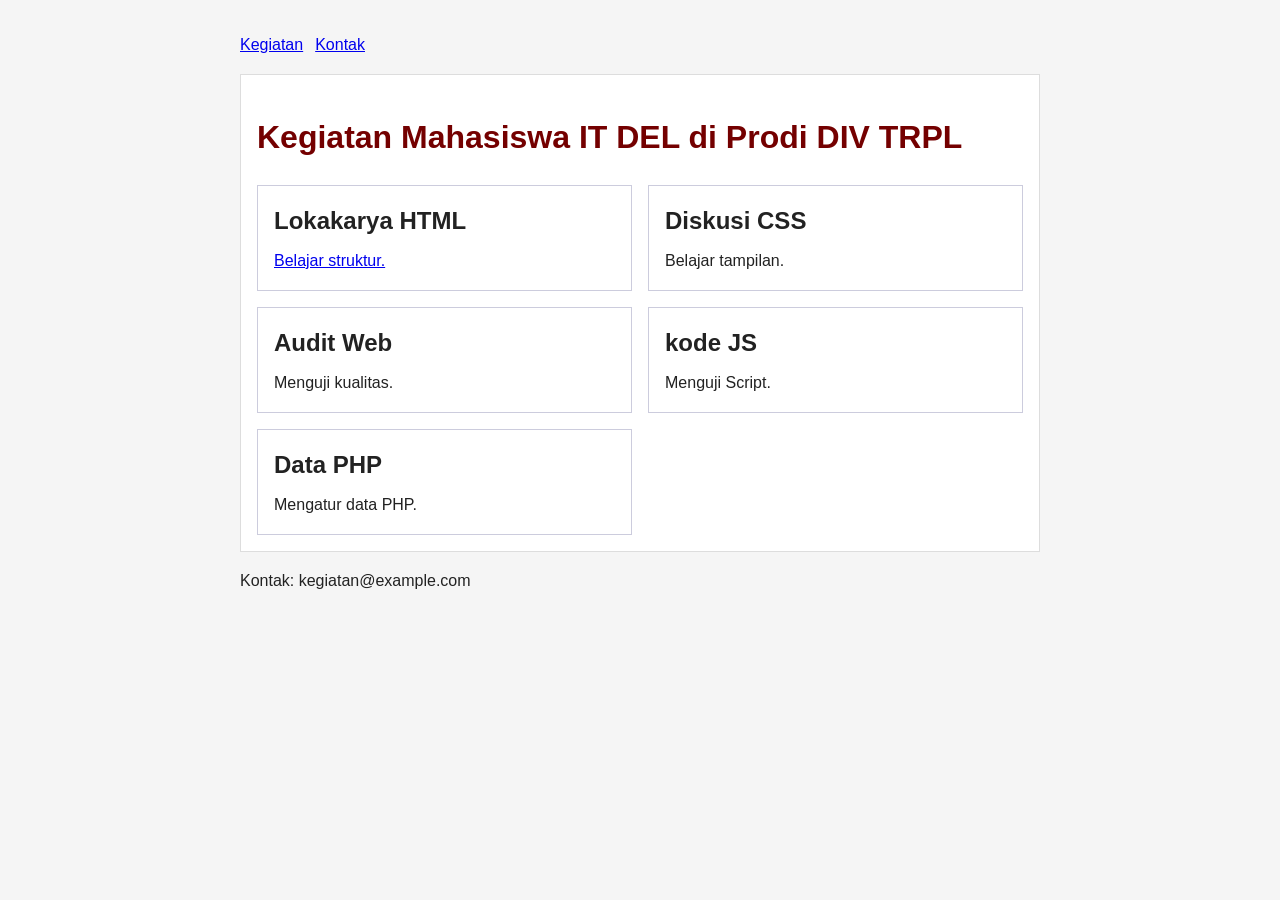
==== index.html @ 1bb551f7 "PSWI Week 6 Sesi 2: latihan dan pengujian" ====
<!doctype html>
<html lang="id">
<head>
 <meta charset="UTF-8">
 <meta name="viewport" content="width=device-width, initial-scale=1">
 <title>Halaman Pertama Saya</title>
 <link rel="stylesheet" href="style.css">
</head>
<body>
 <nav aria-label="Navigasi utama">
 <ul class="nav-list">
 <li><a href="#kegiatan">Kegiatan</a></li>
 <li><a href="#kontak">Kontak</a></li>
 </ul>
</nav>
<main id="kegiatan">
 <h1>Kegiatan Mahasiswa IT DEL di Prodi DIV TRPL</h1>
 <div class="catalog">
 <article class="card"><h2>Lokakarya HTML</h2><a href="#belajar-html"><p>Belajar struktur.</p></a></article>
 <article class="card"><h2>Diskusi CSS</h2><p>Belajar tampilan.</p></article>
 <article class="card"><h2>Audit Web</h2><p>Menguji kualitas.</p></article>
 <article class="card"><h2>kode JS</h2><p>Menguji Script.</p></article>
 <article class="card"><h2>Data PHP</h2><p>Mengatur data PHP.</p></article>
 </div>
</main>
<footer id="kontak">Kontak: kegiatan@example.com</footer>
</body>
</html>
---- style.css ----
:root { --brand: #c8d6ef;
     --space: 1rem;
 --surface: white; 
 --ink: #243244; }

.catalog { display: grid; gap: 1rem; grid-template-columns: 1fr; }
@media (min-width: 48rem) {
 .catalog { grid-template-columns: repeat(2, 1fr); }
}

body {
 max-width: 50rem;
 margin: 0 auto;
 padding: 1rem;
 font-family: Arial, sans-serif;
 line-height: 1.6;
 color: #222;
 background: #f5f5f5;
}
header, main {
 padding: 1rem; margin-bottom: 1rem;
 background: white; border: 1px solid #ddd;
}
h1 { color: #740000; 
    overflow-wrap: anywhere;
}

button { padding: .75rem 1rem; color: white; background: #293d7a; border: 0; }

.nav-list { display: flex; flex-wrap: wrap; gap: 1rem;
 list-style: none; padding: 0; }
 
.nav-list { display: flex; flex-wrap: wrap; gap: .75rem; }
input, select, textarea { max-width: 100%; }

.card { padding: var(--space-2, 1rem); }

.card { flex: 1 1 15rem; padding: 1rem; border: 1px solid #ccd; min-width: 0; }
.card h2, .card p { overflow-wrap: anywhere; }

.card { display: flex; flex-direction: column; gap: .5rem; }
.card h2, .card p { margin: 0; }
.card a { align-self: start; }

/* jika item tidak boleh mempertahankan lebar minimum besar */
.card { min-width: 0; }
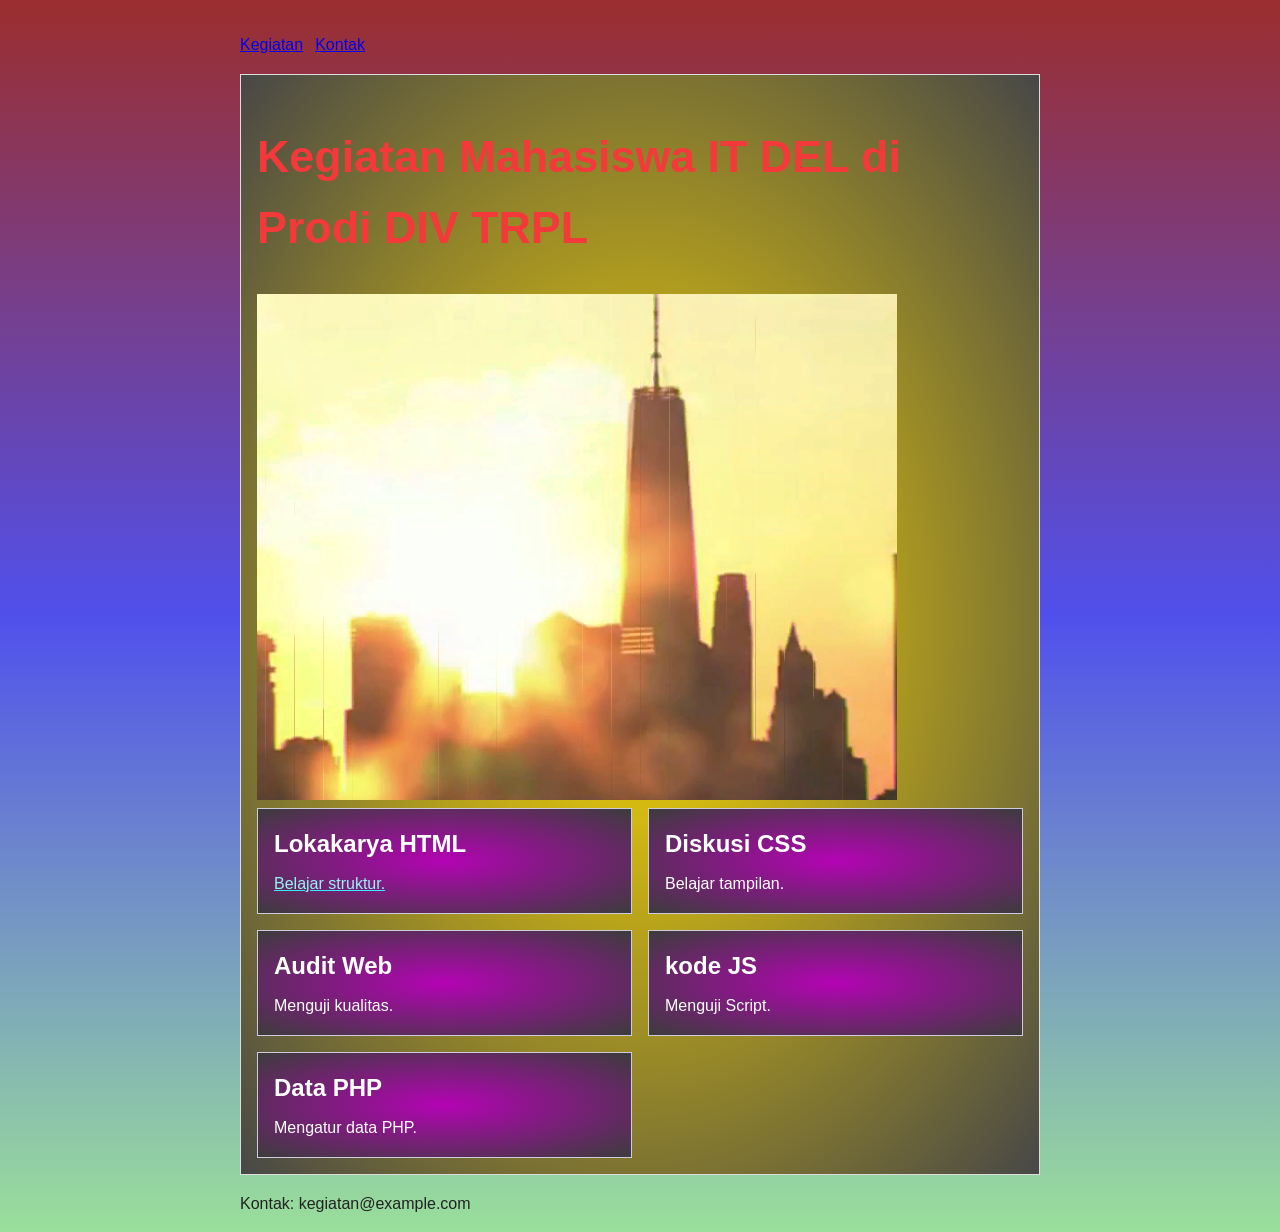
==== commit 9c39c122: "PSWI Week 6 Sesi 3: latihan dan pengujian" ====
--- a/index.html
+++ b/index.html
@@ -15,8 +15,9 @@
 </nav>
 <main id="kegiatan">
  <h1>Kegiatan Mahasiswa IT DEL di Prodi DIV TRPL</h1>
+ <img src="images/Ganexity 640px.png" srcset="images/Ganexity_320px.png 320w, images/Ganexity_640px.png 640w" sizes="(min-width: 48rem) 50vw, 92vw" width="640" height="360" alt="Kegiatan diskusi mahasiswa">
  <div class="catalog">
- <article class="card"><h2>Lokakarya HTML</h2><a href="#belajar-html"><p>Belajar struktur.</p></a></article>
+ <article class="card"><h2>Lokakarya HTML</h2><a href="#belajar-html"><p style="color: rgb(149, 243, 248)">Belajar struktur.</p></a></article>
  <article class="card"><h2>Diskusi CSS</h2><p>Belajar tampilan.</p></article>
  <article class="card"><h2>Audit Web</h2><p>Menguji kualitas.</p></article>
  <article class="card"><h2>kode JS</h2><p>Menguji Script.</p></article>
--- a/style.css
+++ b/style.css
@@ -7,6 +7,14 @@
 @media (min-width: 48rem) {
  .catalog { grid-template-columns: repeat(2, 1fr); }
 }
+@media (prefers-reduced-motion: reduce) {
+ .card { transition: none; }
+}
+
+img {
+    max-width: 100%;
+    height: auto;
+}
 
 body {
  max-width: 50rem;
@@ -15,32 +23,39 @@
  font-family: Arial, sans-serif;
  line-height: 1.6;
  color: #222;
- background: #f5f5f5;
+ background: linear-gradient(rgb(155, 46, 46), rgb(80, 80, 236), rgb(154, 223, 154));
 }
 header, main {
  padding: 1rem; margin-bottom: 1rem;
- background: white; border: 1px solid #ddd;
+ background: radial-gradient(rgb(255, 221, 0), rgb(71, 71, 71)); border: 1px solid #ddd;
 }
-h1 { color: #740000; 
+h1 { color: rgb(243, 57, 57); 
     overflow-wrap: anywhere;
 }
+
+h1 { font-size: clamp(1.75rem, 1.2rem + 2vw, 3rem); }
+.card-wrap { container-type: inline-size; }
+@container (min-width: 30rem) {
+ .card { padding: 1.5rem; }
+}
+
 
 button { padding: .75rem 1rem; color: white; background: #293d7a; border: 0; }
 
 .nav-list { display: flex; flex-wrap: wrap; gap: 1rem;
- list-style: none; padding: 0; }
+ list-style: none; padding: 0;}
  
 .nav-list { display: flex; flex-wrap: wrap; gap: .75rem; }
 input, select, textarea { max-width: 100%; }
 
 .card { padding: var(--space-2, 1rem); }
 
-.card { flex: 1 1 15rem; padding: 1rem; border: 1px solid #ccd; min-width: 0; }
+.card { flex: 1 1 15rem; padding: 1rem; border: 1px solid #ccd; min-width: 0; background: radial-gradient(rgb(180, 3, 180), rgb(60, 60, 60)); }
 .card h2, .card p { overflow-wrap: anywhere; }
 
 .card { display: flex; flex-direction: column; gap: .5rem; }
-.card h2, .card p { margin: 0; }
-.card a { align-self: start; }
+.card h2, .card p { margin: 0; color: white;}
+.card a { align-self: start; color: rgb(54, 232, 255); }
 
 /* jika item tidak boleh mempertahankan lebar minimum besar */
 .card { min-width: 0; }
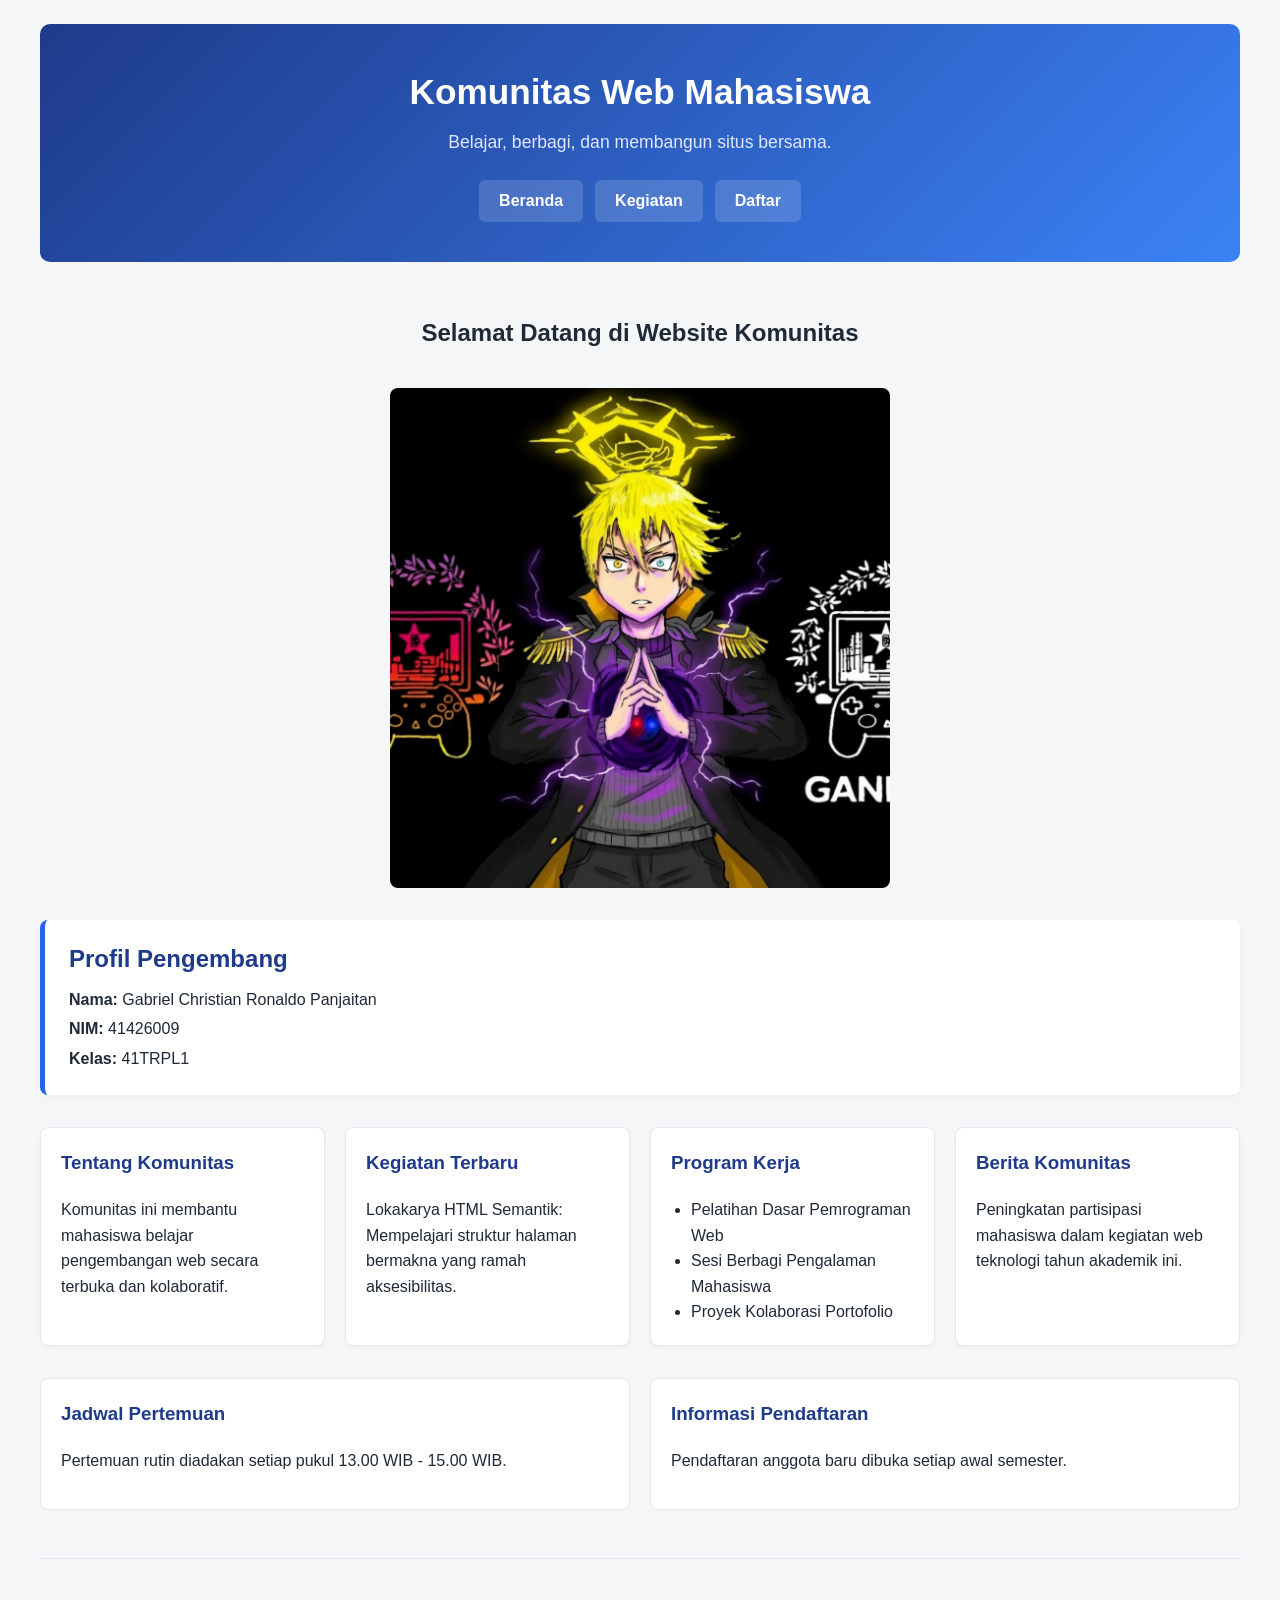
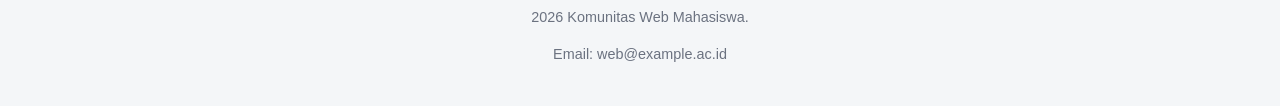
==== commit 79505f4f: "PSWI Week 7 Sesi 2: latihan dan pengujian" ====
--- a/index.html
+++ b/index.html
@@ -1,29 +1,71 @@
-<!doctype html>
+<!DOCTYPE html>
 <html lang="id">
 <head>
- <meta charset="UTF-8">
- <meta name="viewport" content="width=device-width, initial-scale=1">
- <title>Halaman Pertama Saya</title>
- <link rel="stylesheet" href="style.css">
+    <meta charset="UTF-8">
+    <meta name="viewport" content="width=device-width, initial-scale=1.0">
+    <meta name="description" content="Profil dan program Komunitas Web Mahasiswa.">
+    <title>Beranda | Komunitas Web Mahasiswa</title>
+    <link rel="stylesheet" href="css/style.css">
 </head>
 <body>
- <nav aria-label="Navigasi utama">
- <ul class="nav-list">
- <li><a href="#kegiatan">Kegiatan</a></li>
- <li><a href="#kontak">Kontak</a></li>
- </ul>
-</nav>
-<main id="kegiatan">
- <h1>Kegiatan Mahasiswa IT DEL di Prodi DIV TRPL</h1>
- <img src="images/Ganexity 640px.png" srcset="images/Ganexity_320px.png 320w, images/Ganexity_640px.png 640w" sizes="(min-width: 48rem) 50vw, 92vw" width="640" height="360" alt="Kegiatan diskusi mahasiswa">
- <div class="catalog">
- <article class="card"><h2>Lokakarya HTML</h2><a href="#belajar-html"><p style="color: rgb(149, 243, 248)">Belajar struktur.</p></a></article>
- <article class="card"><h2>Diskusi CSS</h2><p>Belajar tampilan.</p></article>
- <article class="card"><h2>Audit Web</h2><p>Menguji kualitas.</p></article>
- <article class="card"><h2>kode JS</h2><p>Menguji Script.</p></article>
- <article class="card"><h2>Data PHP</h2><p>Mengatur data PHP.</p></article>
- </div>
-</main>
-<footer id="kontak">Kontak: kegiatan@example.com</footer>
+    <header>
+        <h1>Komunitas Web Mahasiswa</h1>
+        <p>Belajar, berbagi, dan membangun situs bersama.</p>
+        <nav aria-label="Navigasi utama">
+            <a class="navi" href="index.html" aria-current="page">Beranda</a>
+            <a class="navi" href="kegiatan.html">Kegiatan</a>
+            <a class="navi" href="daftar.html">Daftar</a>
+        </nav>
+    </header>
+    <main>
+        <section class="hero">
+            <h2>Selamat Datang di Website Komunitas</h2>
+            <img src="images/ganexia.png" alt="Gabriel won the championship" width="500" height="auto">
+        </section>
+        <section class="developer">
+            <h2>Profil Pengembang</h2>
+            <p><strong>Nama:</strong> Gabriel Christian Ronaldo Panjaitan</p>
+            <p><strong>NIM:</strong> 41426009</p>
+            <p><strong>Kelas:</strong> 41TRPL1</p>
+        </section>
+
+        <section class="content-grid">
+            <article id="tentang">
+                <h3>Tentang Komunitas</h3>
+                <p>Komunitas ini membantu mahasiswa belajar pengembangan web secara terbuka dan kolaboratif.</p>
+            </article>
+            <article id="kegiatan">
+                <h3>Kegiatan Terbaru</h3>
+                <p>Lokakarya HTML Semantik: Mempelajari struktur halaman bermakna yang ramah aksesibilitas.</p>
+            </article>
+            <article id="program_kerja">
+                <h3>Program Kerja</h3>
+                <ul>
+                    <li>Pelatihan Dasar Pemrograman Web</li>
+                    <li>Sesi Berbagi Pengalaman Mahasiswa</li>
+                    <li>Proyek Kolaborasi Portofolio</li>
+                </ul>
+            </article>
+            <article id="berita">
+                <h3>Berita Komunitas</h3>
+                <p>Peningkatan partisipasi mahasiswa dalam kegiatan web teknologi tahun akademik ini.</p>
+            </article>
+        </section>
+        <aside class="info-tambahan">
+            <section>
+                <h3>Jadwal Pertemuan</h3>
+                <p>Pertemuan rutin diadakan setiap pukul 13.00 WIB - 15.00 WIB.</p>
+            </section>
+            <section>
+                <h3>Informasi Pendaftaran</h3>
+                <p>Pendaftaran anggota baru dibuka setiap awal semester.</p>
+            </section>
+        </aside>
+    </main>
+
+    <footer id="kontak">
+        <p>2026 Komunitas Web Mahasiswa.</p>
+        <address>Email: web@example.ac.id</address>
+    </footer>
 </body>
-</html>
+</html>
--- a/css/style.css
+++ b/css/style.css
@@ -0,0 +1,317 @@
+body {
+    background-color: #f4f6f8;
+    color: #1f2937;
+    font-family: Arial, Helvetica, sans-serif;
+    line-height: 1.6;
+    margin: 0;
+    padding: 1.5rem 1rem;
+    max-width: 1200px;
+    margin-left: auto;
+    margin-right: auto;
+}
+
+
+header {
+    background: linear-gradient(135deg, #1e3a8a, #3b82f6);
+    color: #ffffff;
+    text-align: center;
+    padding: 2.5rem 1.5rem;
+    border-radius: 10px;
+    margin-bottom: 2rem;
+   
+}
+
+header h1 {
+    margin: 0;
+    font-size: 2.2rem;
+    font-weight: 700;
+}
+
+header p {
+    margin: 0.5rem 0 0 0;
+    font-size: 1.1rem;
+    color: #e0e7ff;
+}
+
+nav {
+    display: flex;
+    justify-content: center;
+    gap: 0.75rem;
+    margin-top: 1.5rem;
+    flex-wrap: wrap;
+}
+
+.navi {
+    background-color: rgba(255, 255, 255, 0.15);
+    color: #ffffff;
+    text-decoration: none;
+    padding: 0.5rem 1.25rem;
+    border-radius: 6px;
+    font-weight: 600;
+    transition: background-color 0.2s ease;
+}
+
+.navi:hover {
+    background-color: #ffffff;
+    color: #1e3a8a;
+}
+
+
+main {
+    display: flex;
+    flex-direction: column;
+    gap: 2rem;
+}
+
+/* Tata Letak Berbasis Flexbox */
+.hero {
+    display: flex;
+    flex-direction: column;
+    align-items: center;
+    text-align: center;
+    gap: 1rem;
+}
+
+.sub-nav {
+    display: flex;
+    gap: 0.75rem;
+    flex-wrap: wrap;
+    justify-content: center;
+    margin-bottom: 1rem;
+}
+
+.sub-nav a {
+    color: #1d4ed8;
+    text-decoration: none;
+    font-weight: 500;
+    padding: 0.25rem 0.5rem;
+    border-radius: 4px;
+    background-color: #e0e7ff;
+}
+
+.sub-nav a:hover {
+    text-decoration: underline;
+}
+
+.developer {
+    background-color: #ffffff;
+    padding: 1.25rem 1.5rem;
+    border-radius: 8px;
+    border-left: 5px solid #2563eb;
+    box-shadow: 0 2px 4px rgba(0, 0, 0, 0.04);
+}
+
+.developer h2 {
+    margin-top: 0;
+    margin-bottom: 0.5rem;
+    color: #1e3a8a;
+}
+
+.developer p {
+    margin: 0.25rem 0;
+}
+
+/* Tata Letak Berbasis CSS Grid */
+.content-grid {
+    display: grid;
+    grid-template-columns: repeat(auto-fit, minmax(200px, 1fr));
+    gap: 1.25rem;
+}
+
+.content-grid article {
+    background-color: #ffffff;
+    padding: 1.25rem;
+    border-radius: 8px;
+    border: 1px solid #e5e7eb;
+    box-shadow: 0 2px 4px rgba(0, 0, 0, 0.03);
+}
+
+.content-grid article h3 {
+    margin-top: 0;
+    color: #1e3a8a;
+}
+
+.content-grid article ul {
+    padding-left: 1.25rem;
+    margin-bottom: 0;
+}
+
+/* Aside / Informasi Samping */
+.info-tambahan {
+    display: flex;
+    gap: 1.25rem;
+    flex-wrap: wrap;
+}
+
+.info-tambahan section {
+    flex: 1 1 250px;
+    background-color: #ffffff;
+    padding: 1.25rem;
+    border-radius: 8px;
+    border: 1px solid #e5e7eb;
+}
+
+.info-tambahan h3 {
+    margin-top: 0;
+    color: #1e3a8a;
+}
+
+/* Gambar & Gambar Formulir */
+img {
+    max-width: 100%;
+    height: auto;
+    border-radius: 8px;
+}
+
+figure {
+    margin: 1rem 0;
+    text-align: center;
+}
+
+figcaption {
+    margin-top: 0.5rem;
+    font-size: 0.9rem;
+    color: #6b7280;
+}
+
+
+table {
+    width: 100%;
+    border-collapse: collapse;
+    background-color: #ffffff;
+    border-radius: 8px;
+    overflow: hidden;
+    border: 1px solid #e5e7eb;
+    box-shadow: 0 2px 4px rgba(0, 0, 0, 0.03);
+}
+
+caption {
+    font-size: 1.15rem;
+    font-weight: bold;
+    margin-bottom: 0.75rem;
+    text-align: left;
+    color: #1f2937;
+}
+
+th, td {
+    padding: 0.85rem 1rem;
+    border-bottom: 1px solid #e5e7eb;
+    text-align: left;
+}
+
+th {
+    background-color: #f1f5f9;
+    font-weight: 600;
+    color: #334155;
+}
+
+tbody tr:hover {
+    background-color: #f8fafc;
+}
+
+form {
+    display: flex;
+    flex-direction: column;
+    gap: 1.1rem;
+    background-color: #ffffff;
+    padding: 2rem;
+    border-radius: 8px;
+    border: 1px solid #e5e7eb;
+    max-width: 600px;
+    margin: 0 auto;
+    width: 100%;
+    box-sizing: border-box;
+    box-shadow: 0 2px 4px rgba(0, 0, 0, 0.04);
+}
+
+.notice {
+    color: #dc2626;
+    font-size: 0.95rem;
+    margin-top: -0.5rem;
+}
+
+form label {
+    font-size: 0.95rem;
+    font-weight: 600;
+    color: #374151;
+    margin-bottom: -0.5rem;
+}
+
+
+form input,
+form select,
+form textarea {
+    padding: 0.65rem 0.85rem;
+    border: 1px solid #d1d5db;
+    border-radius: 6px;
+    font-size: 1rem;
+    font-family: inherit;
+    box-sizing: border-box;
+}
+
+form input:focus,
+form select:focus,
+form textarea:focus {
+    outline: 2px solid #2563eb;
+    border-color: transparent;
+}
+
+fieldset {
+    border: 1px solid #e5e7eb;
+    border-radius: 6px;
+    padding: 1rem;
+    display: flex;
+    flex-direction: column;
+    gap: 0.5rem;
+}
+
+legend {
+    font-weight: 600;
+    color: #374151;
+    padding: 0 0.3rem;
+}
+
+fieldset label {
+    display: flex;
+    gap: 0.5rem;
+    margin-bottom: 0;
+    cursor: pointer;
+}
+
+.keterangan-form {
+    font-size: 0.85rem;
+    color: #6b7280;
+    margin: 0;
+}
+
+button {
+    background-color: #2563eb;
+    color: #ffffff;
+    padding: 0.75rem 1.5rem;
+    font-size: 1rem;
+    font-weight: 600;
+    border: none;
+    border-radius: 6px;
+    cursor: pointer;
+    transition: background-color 0.2s ease;
+}
+
+button:hover {
+    background-color: #1d4ed8;
+}
+button:focus {
+   outline: 2px solid blue;
+}
+
+footer {
+    text-align: center;
+    padding: 2rem 0 1rem;
+    font-size: 0.9rem;
+    color: #6b7280;
+    border-top: 1px solid #e5e7eb;
+    margin-top: 3rem;
+}
+
+footer address {
+    font-style: normal;
+}
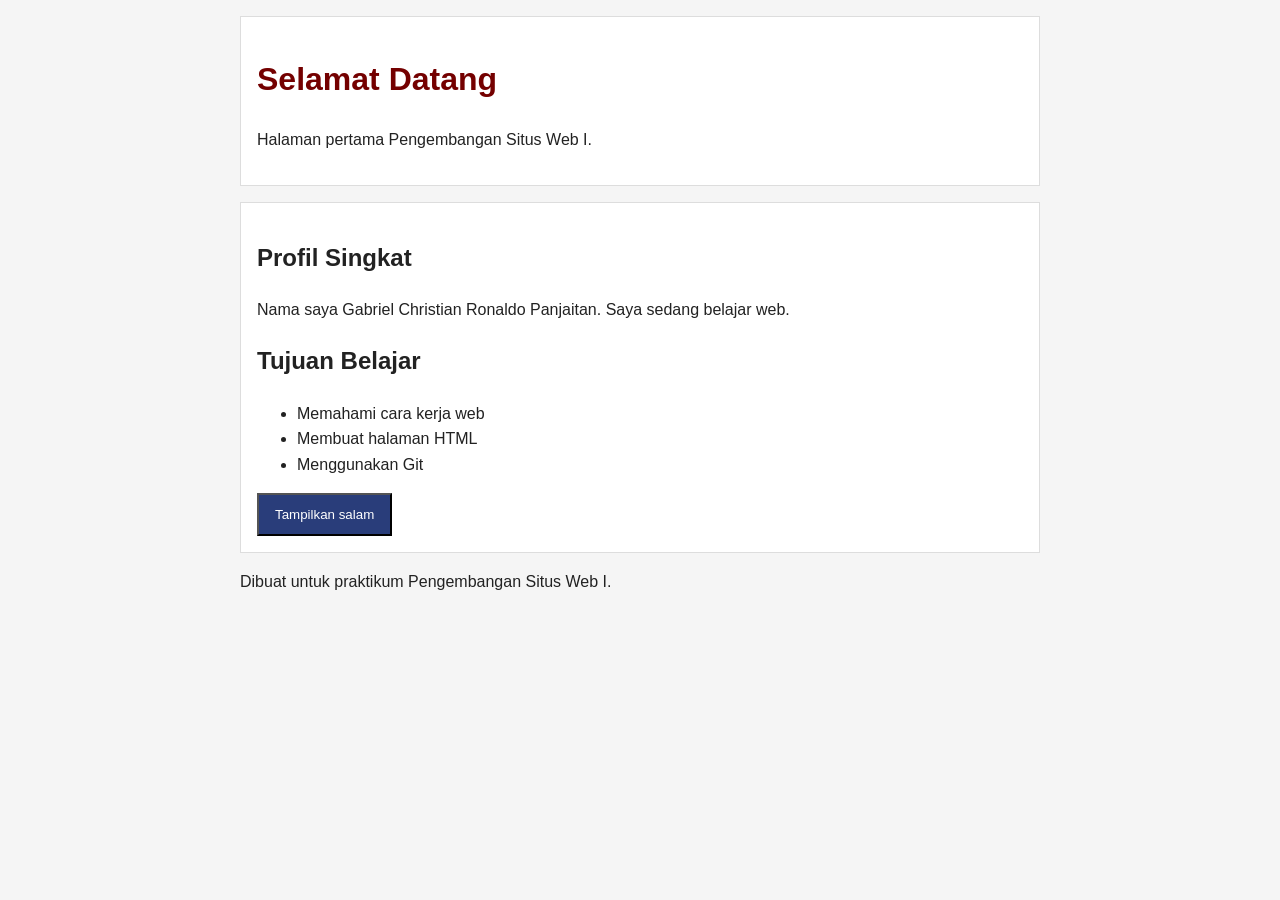
==== commit 71e5e8c4: "PSWI Week 9 Sesi 2: latihan dan pengujian" ====
--- a/index.html
+++ b/index.html
@@ -1,71 +1,32 @@
-<!DOCTYPE html>
+<!doctype html>
 <html lang="id">
 <head>
-    <meta charset="UTF-8">
-    <meta name="viewport" content="width=device-width, initial-scale=1.0">
-    <meta name="description" content="Profil dan program Komunitas Web Mahasiswa.">
-    <title>Beranda | Komunitas Web Mahasiswa</title>
-    <link rel="stylesheet" href="css/style.css">
+ <meta charset="UTF-8">
+ <meta name="viewport" content="width=device-width, initial-scale=1.0">
+ <title>Halaman Pertama Saya</title>
+ <link rel="stylesheet" href="style.css">
 </head>
 <body>
-    <header>
-        <h1>Komunitas Web Mahasiswa</h1>
-        <p>Belajar, berbagi, dan membangun situs bersama.</p>
-        <nav aria-label="Navigasi utama">
-            <a class="navi" href="index.html" aria-current="page">Beranda</a>
-            <a class="navi" href="kegiatan.html">Kegiatan</a>
-            <a class="navi" href="daftar.html">Daftar</a>
-        </nav>
-    </header>
-    <main>
-        <section class="hero">
-            <h2>Selamat Datang di Website Komunitas</h2>
-            <img src="images/ganexia.png" alt="Gabriel won the championship" width="500" height="auto">
-        </section>
-        <section class="developer">
-            <h2>Profil Pengembang</h2>
-            <p><strong>Nama:</strong> Gabriel Christian Ronaldo Panjaitan</p>
-            <p><strong>NIM:</strong> 41426009</p>
-            <p><strong>Kelas:</strong> 41TRPL1</p>
-        </section>
-
-        <section class="content-grid">
-            <article id="tentang">
-                <h3>Tentang Komunitas</h3>
-                <p>Komunitas ini membantu mahasiswa belajar pengembangan web secara terbuka dan kolaboratif.</p>
-            </article>
-            <article id="kegiatan">
-                <h3>Kegiatan Terbaru</h3>
-                <p>Lokakarya HTML Semantik: Mempelajari struktur halaman bermakna yang ramah aksesibilitas.</p>
-            </article>
-            <article id="program_kerja">
-                <h3>Program Kerja</h3>
-                <ul>
-                    <li>Pelatihan Dasar Pemrograman Web</li>
-                    <li>Sesi Berbagi Pengalaman Mahasiswa</li>
-                    <li>Proyek Kolaborasi Portofolio</li>
-                </ul>
-            </article>
-            <article id="berita">
-                <h3>Berita Komunitas</h3>
-                <p>Peningkatan partisipasi mahasiswa dalam kegiatan web teknologi tahun akademik ini.</p>
-            </article>
-        </section>
-        <aside class="info-tambahan">
-            <section>
-                <h3>Jadwal Pertemuan</h3>
-                <p>Pertemuan rutin diadakan setiap pukul 13.00 WIB - 15.00 WIB.</p>
-            </section>
-            <section>
-                <h3>Informasi Pendaftaran</h3>
-                <p>Pendaftaran anggota baru dibuka setiap awal semester.</p>
-            </section>
-        </aside>
-    </main>
-
-    <footer id="kontak">
-        <p>2026 Komunitas Web Mahasiswa.</p>
-        <address>Email: web@example.ac.id</address>
-    </footer>
+ <header>
+ <h1 id="agung">Selamat Datang</h1>
+ <p>Halaman pertama Pengembangan Situs Web I.</p>
+ </header>
+ <main>
+ <h2>Profil Singkat</h2>
+ <p>Nama saya Gabriel Christian Ronaldo Panjaitan. Saya sedang belajar web.</p>
+ <section>
+ <h2>Tujuan Belajar</h2>
+ <ul>
+ <li>Memahami cara kerja web</li>
+ <li>Membuat halaman HTML</li>
+ <li>Menggunakan Git</li>
+ </ul>
+</section>
+ <button type="button" id="greeting-button">Tampilkan salam</button>
+ </main>
+ <script src="main.js" defer></script>
+<footer>
+ <p>Dibuat untuk praktikum Pengembangan Situs Web I.</p>
+</footer>
 </body>
 </html>
--- a/style.css
+++ b/style.css
@@ -0,0 +1,15 @@
+body {
+ max-width: 50rem;
+ margin: 0 auto;
+ padding: 1rem;
+ font-family: Arial, sans-serif;
+ line-height: 1.6;
+ color: #222;
+ background: #f5f5f5;
+}
+header, main {
+ padding: 1rem; margin-bottom: 1rem;
+ background: white; border: 1px solid #ddd;
+}
+h1 { color: #740000; }
+button { padding: .75rem 1rem; color: white; background: #293d7a; border: 999; }
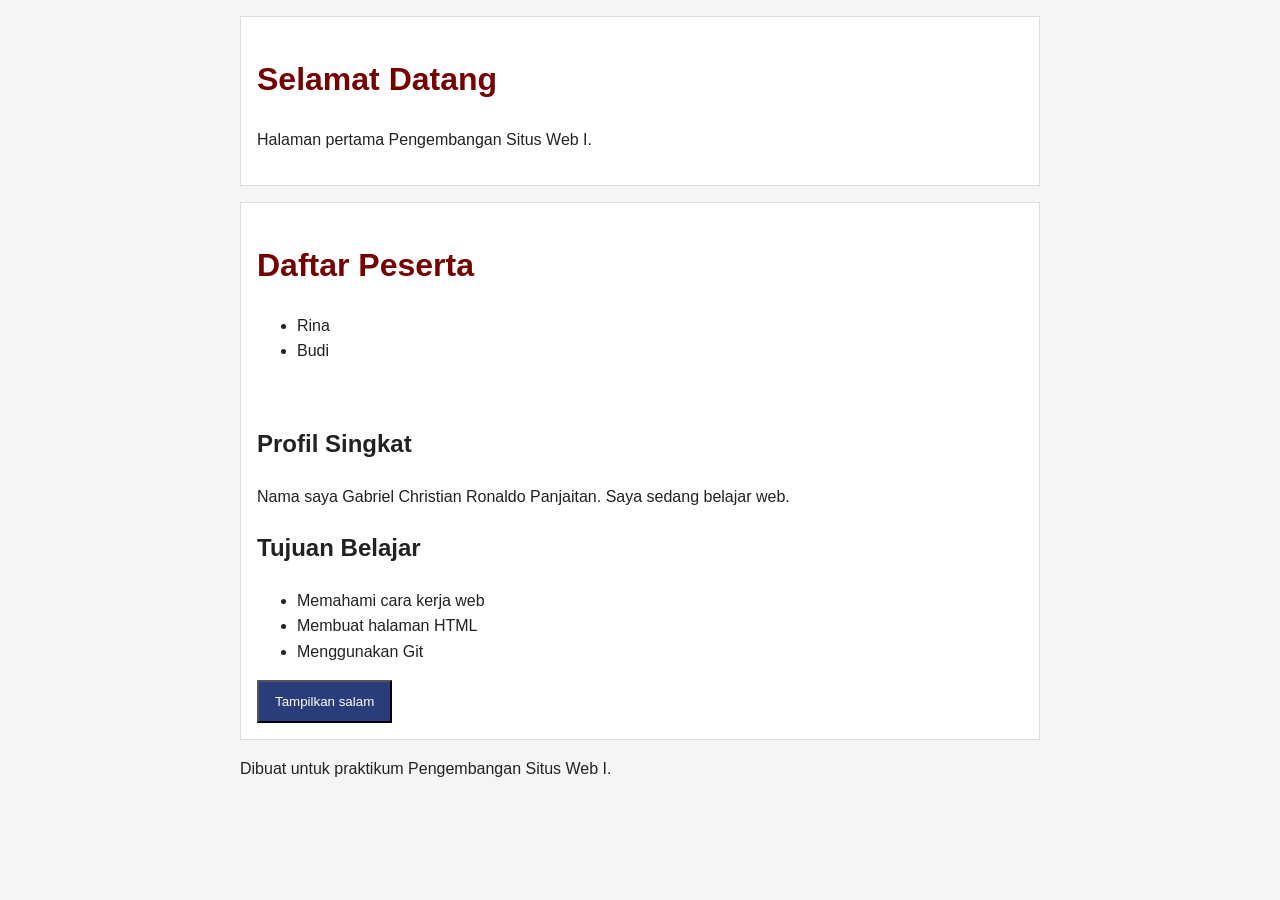
==== commit 544c7819: "PSWI Week 10 Sesi 2: latihan dan pengujian" ====
--- a/index.html
+++ b/index.html
@@ -8,10 +8,13 @@
 </head>
 <body>
  <header>
- <h1 id="agung">Selamat Datang</h1>
+ <h1>Selamat Datang</h1>
  <p>Halaman pertama Pengembangan Situs Web I.</p>
  </header>
- <main>
+ <main id="bs">
+ <h1>Daftar Peserta</h1>
+ <p id="pesan" role="status"></p>
+ <ul id="daftar"></ul><br>
  <h2>Profil Singkat</h2>
  <p>Nama saya Gabriel Christian Ronaldo Panjaitan. Saya sedang belajar web.</p>
  <section>
@@ -24,7 +27,7 @@
 </section>
  <button type="button" id="greeting-button">Tampilkan salam</button>
  </main>
- <script src="main.js" defer></script>
+ <script src="main.js"></script>
 <footer>
  <p>Dibuat untuk praktikum Pengembangan Situs Web I.</p>
 </footer>
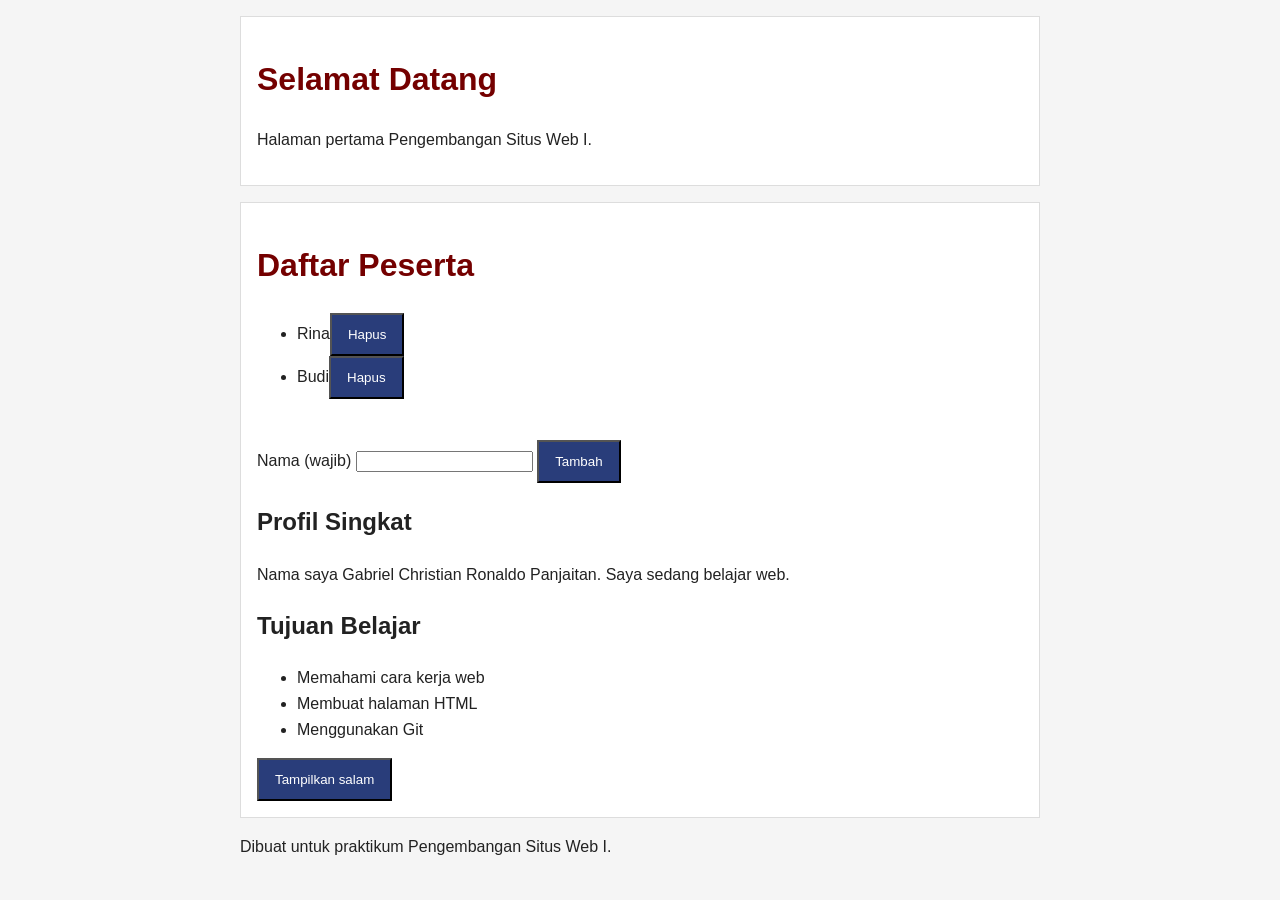
==== commit a84aa056: "PSWI Week 10 Sesi 3: latihan dan pengujian" ====
--- a/index.html
+++ b/index.html
@@ -15,6 +15,11 @@
  <h1>Daftar Peserta</h1>
  <p id="pesan" role="status"></p>
  <ul id="daftar"></ul><br>
+ <form id="form-peserta">
+ <label for="nama">Nama (wajib)</label>
+ <input id="nama" name="nama">
+ <button type="submit">Tambah</button>
+</form>
  <h2>Profil Singkat</h2>
  <p>Nama saya Gabriel Christian Ronaldo Panjaitan. Saya sedang belajar web.</p>
  <section>
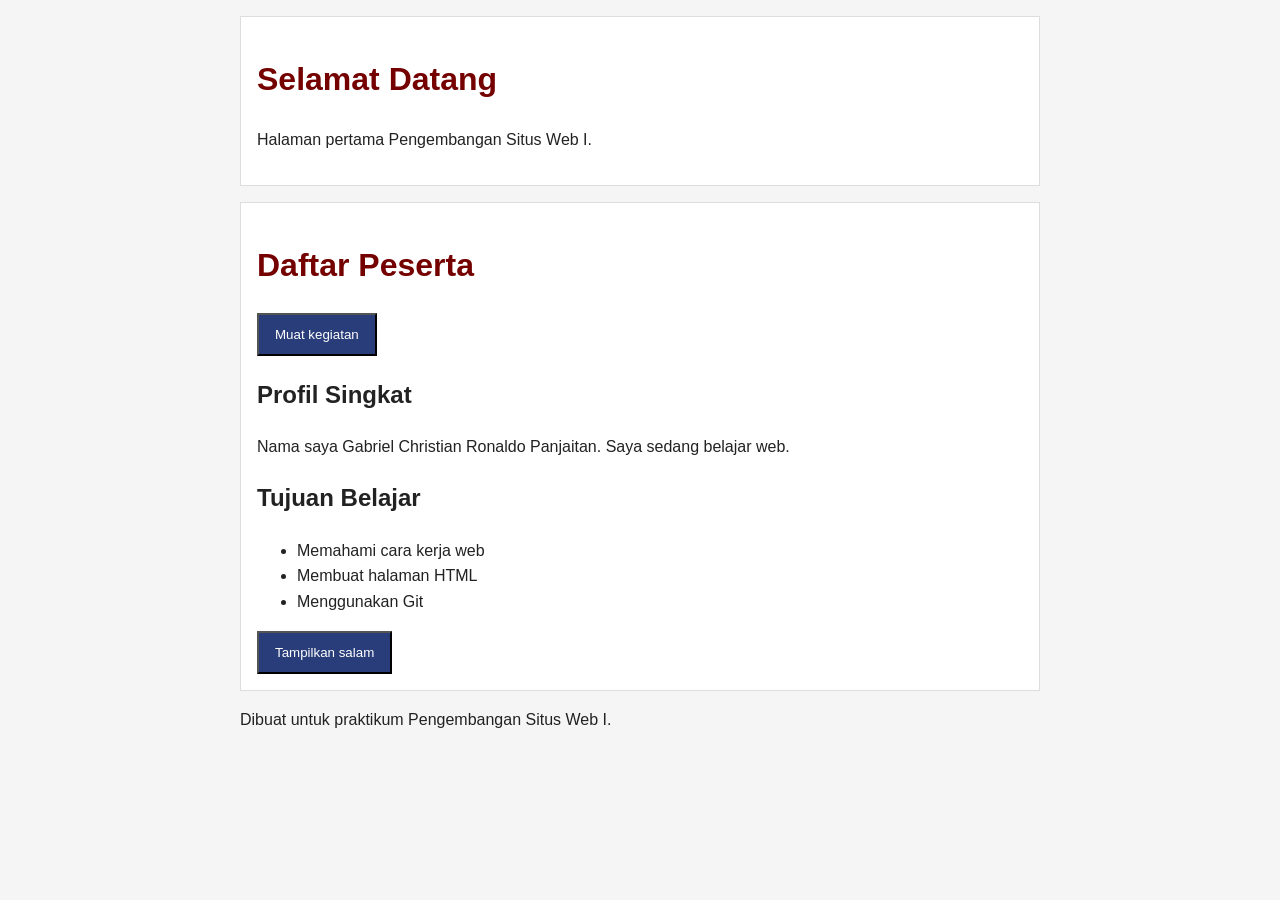
==== commit e03c1d13: "PSWI Week 11 Sesi 2: latihan dan pengujian" ====
--- a/index.html
+++ b/index.html
@@ -13,13 +13,10 @@
  </header>
  <main id="bs">
  <h1>Daftar Peserta</h1>
- <p id="pesan" role="status"></p>
- <ul id="daftar"></ul><br>
- <form id="form-peserta">
- <label for="nama">Nama (wajib)</label>
- <input id="nama" name="nama">
- <button type="submit">Tambah</button>
-</form>
+ <button id="muat" type="button">Muat kegiatan</button>
+<p id="pesan" role="status"></p>
+<ul id="daftar"></ul>
+
  <h2>Profil Singkat</h2>
  <p>Nama saya Gabriel Christian Ronaldo Panjaitan. Saya sedang belajar web.</p>
  <section>
@@ -32,7 +29,7 @@
 </section>
  <button type="button" id="greeting-button">Tampilkan salam</button>
  </main>
- <script src="main.js"></script>
+ <script src="main.js" defer></script>
 <footer>
  <p>Dibuat untuk praktikum Pengembangan Situs Web I.</p>
 </footer>
